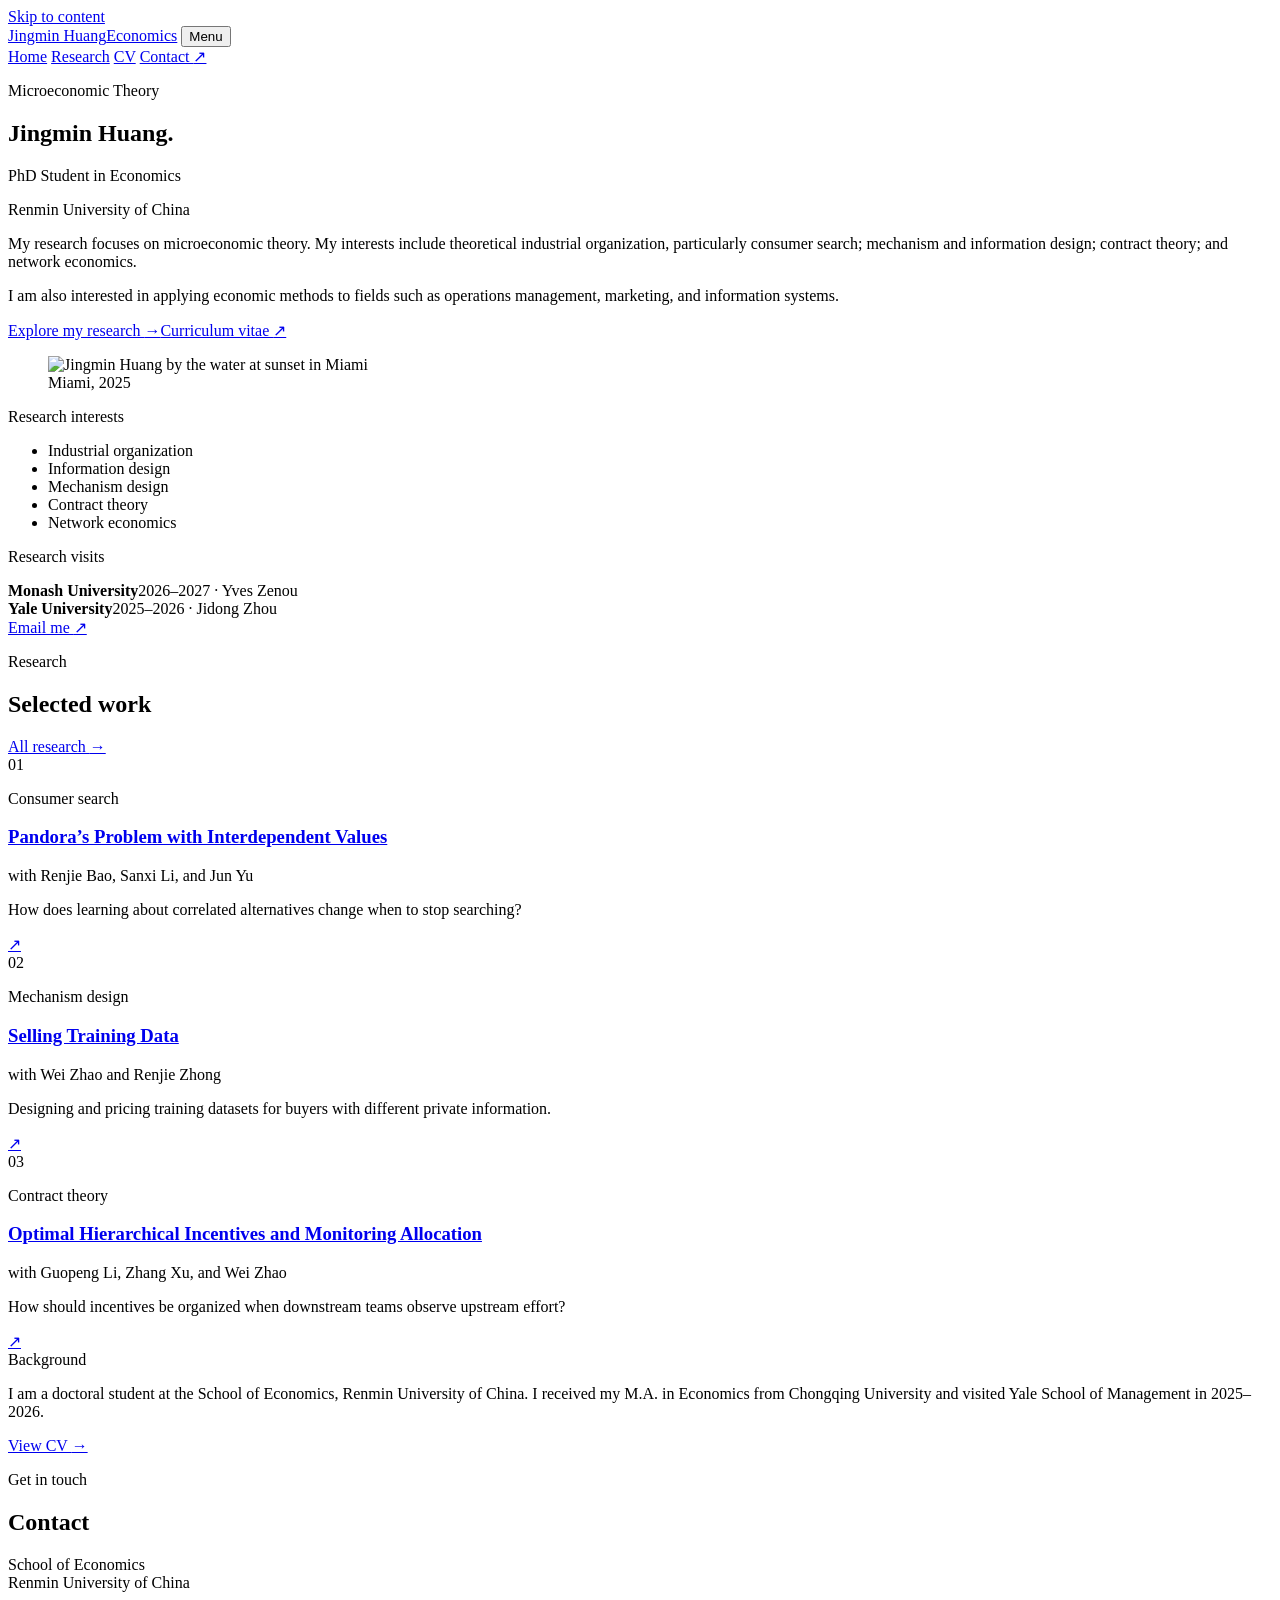
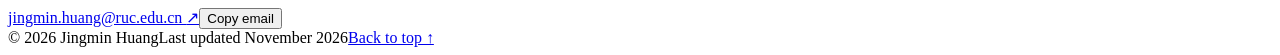
==== index.html @ 463a1f63 "Add files via upload" ====
<!doctype html>
<html lang="en">
<head>
  <meta charset="utf-8">
  <meta name="viewport" content="width=device-width, initial-scale=1">
  <meta name="theme-color" content="#faf9f6">
  <meta name="description" content="Jingmin Huang is a PhD student in economics at Renmin University of China. Research in microeconomic theory and applications of economic methods to management.">
  <meta property="og:type" content="website">
  <meta property="og:title" content="Jingmin Huang | Economics">
  <meta property="og:description" content="Jingmin Huang is a PhD student in economics at Renmin University of China. Research in microeconomic theory and applications of economic methods to management.">
  <meta property="og:locale" content="en_US">
  <title>Jingmin Huang | Economics</title>
  <link rel="icon" href="assets/favicon.svg" type="image/svg+xml">
  <link rel="stylesheet" href="assets/style.css">
  <script src="assets/site.js" defer></script>
  <script type="application/ld+json">{"@context": "https://schema.org", "@type": "Person", "name": "Jingmin Huang", "jobTitle": "PhD Student in Economics", "email": "jingmin.huang@ruc.edu.cn", "affiliation": {"@type": "CollegeOrUniversity", "name": "Renmin University of China"}, "knowsAbout": ["Microeconomic Theory", "Industrial Organization", "Information Design", "Network Economics"]}</script>
</head>
<body>
  <a class="skip-link" href="#main">Skip to content</a>
  <header class="site-header">
    <div class="header-inner">
      <a class="brand" href="index.html" aria-label="Jingmin Huang, home">Jingmin Huang<span class="brand-field">Economics</span></a>
      <button class="menu-button" aria-expanded="false" aria-controls="primary-navigation"><span>Menu</span><span class="menu-icon" aria-hidden="true"></span></button>
      <nav id="primary-navigation" class="navigation" aria-label="Main navigation">
        <a href="index.html" aria-current="page">Home</a>
        <a href="research.html">Research</a>
        <a href="cv.html">CV</a>
        <a href="#contact">Contact <span aria-hidden="true">↗</span></a>
      </nav>
    </div>
  </header>
  <main id="main">
  <section class="hero hero-with-photo container" aria-labelledby="hero-title">
    <div class="hero-main">
      <div class="hero-heading">
      <p class="eyebrow"><span class="small-line" aria-hidden="true"></span> Microeconomic Theory</p>
      <h1 id="hero-title">Jingmin Huang<span class="name-period">.</span></h1>
      <p class="hero-role">PhD Student in Economics</p>
      <p class="hero-affiliation">Renmin University of China</p>
      </div>
      <div class="hero-bio"><p>My research focuses on microeconomic theory. My interests include theoretical industrial organization, particularly consumer search; mechanism and information design; contract theory; and network economics.</p><p>I am also interested in applying economic methods to fields such as operations management, marketing, and information systems.</p></div>
      <div class="hero-actions"><a class="button button-primary" href="research.html">Explore my research <span aria-hidden="true">→</span></a><a class="text-link" href="cv.html">Curriculum vitae <span aria-hidden="true">↗</span></a></div>
    </div>
    <figure class="hero-portrait">
      <img src="assets/jingmin-huang-miami-2025.jpg" alt="Jingmin Huang by the water at sunset in Miami" width="1152" height="1536" decoding="async" fetchpriority="high">
      <figcaption>Miami, 2025</figcaption>
    </figure>
    <aside class="hero-aside" aria-label="Research interests and affiliations">
      <div class="aside-section"><p class="eyebrow">Research interests</p><ul class="interest-list"><li>Industrial organization</li><li>Information design</li><li>Mechanism design</li><li>Contract theory</li><li>Network economics</li></ul></div>
      <div class="aside-section"><p class="eyebrow">Research visits</p><div class="visit"><strong>Monash University</strong><span>2026–2027 · Yves Zenou</span></div><div class="visit"><strong>Yale University</strong><span>2025–2026 · Jidong Zhou</span></div></div>
      <a class="aside-link" href="mailto:jingmin.huang@ruc.edu.cn">Email me <span aria-hidden="true">↗</span></a>
    </aside>
  </section>
  <section class="selected-section container" aria-labelledby="selected-heading">
    <div class="section-heading"><div><p class="eyebrow">Research</p><h2 id="selected-heading">Selected work</h2></div><a class="text-link" href="research.html">All research <span aria-hidden="true">→</span></a></div>
    <div class="featured-list"><article class="featured-paper">
      <span class="paper-number" aria-hidden="true">01</span>
      <div><p class="paper-field">Consumer search</p><h3><a href="research.html#correlated-search">Pandora’s Problem with Interdependent Values</a></h3><p class="coauthors">with Renjie Bao, Sanxi Li, and Jun Yu</p><p class="paper-summary">How does learning about correlated alternatives change when to stop searching?</p></div>
      <a class="paper-arrow" href="research.html#correlated-search" aria-label="Read about Pandora’s Problem with Interdependent Values">↗</a>
    </article><article class="featured-paper">
      <span class="paper-number" aria-hidden="true">02</span>
      <div><p class="paper-field">Mechanism design</p><h3><a href="research.html#training-data">Selling Training Data</a></h3><p class="coauthors">with Wei Zhao and Renjie Zhong</p><p class="paper-summary">Designing and pricing training datasets for buyers with different private information.</p></div>
      <a class="paper-arrow" href="research.html#training-data" aria-label="Read about Selling Training Data">↗</a>
    </article><article class="featured-paper">
      <span class="paper-number" aria-hidden="true">03</span>
      <div><p class="paper-field">Contract theory</p><h3><a href="research.html#monitoring-allocation">Optimal Hierarchical Incentives and Monitoring Allocation</a></h3><p class="coauthors">with Guopeng Li, Zhang Xu, and Wei Zhao</p><p class="paper-summary">How should incentives be organized when downstream teams observe upstream effort?</p></div>
      <a class="paper-arrow" href="research.html#monitoring-allocation" aria-label="Read about Optimal Hierarchical Incentives and Monitoring Allocation">↗</a>
    </article></div>
  </section>
  <section class="about-strip container" aria-label="Academic background"><span class="eyebrow">Background</span><p>I am a doctoral student at the School of Economics, Renmin University of China. I received my M.A. in Economics from Chongqing University and visited Yale School of Management in 2025–2026.</p><a class="text-link" href="cv.html">View CV <span aria-hidden="true">→</span></a></section>
</main>
  <section id="contact" class="contact-section" aria-labelledby="contact-heading">
    <div class="container contact-inner">
      <div><p class="eyebrow">Get in touch</p><h2 id="contact-heading">Contact</h2><p>School of Economics<br>Renmin University of China</p></div>
      <div class="contact-email"><a href="mailto:jingmin.huang@ruc.edu.cn">jingmin.huang@ruc.edu.cn <span aria-hidden="true">↗</span></a><button class="copy-email" data-email="jingmin.huang@ruc.edu.cn" type="button">Copy email</button><span class="copy-status" role="status" aria-live="polite"></span></div>
    </div>
  </section>
  <footer class="site-footer container"><span>© 2026 Jingmin Huang</span><span>Last updated November 2026</span><a href="#main">Back to top ↑</a></footer>
</body>
</html>
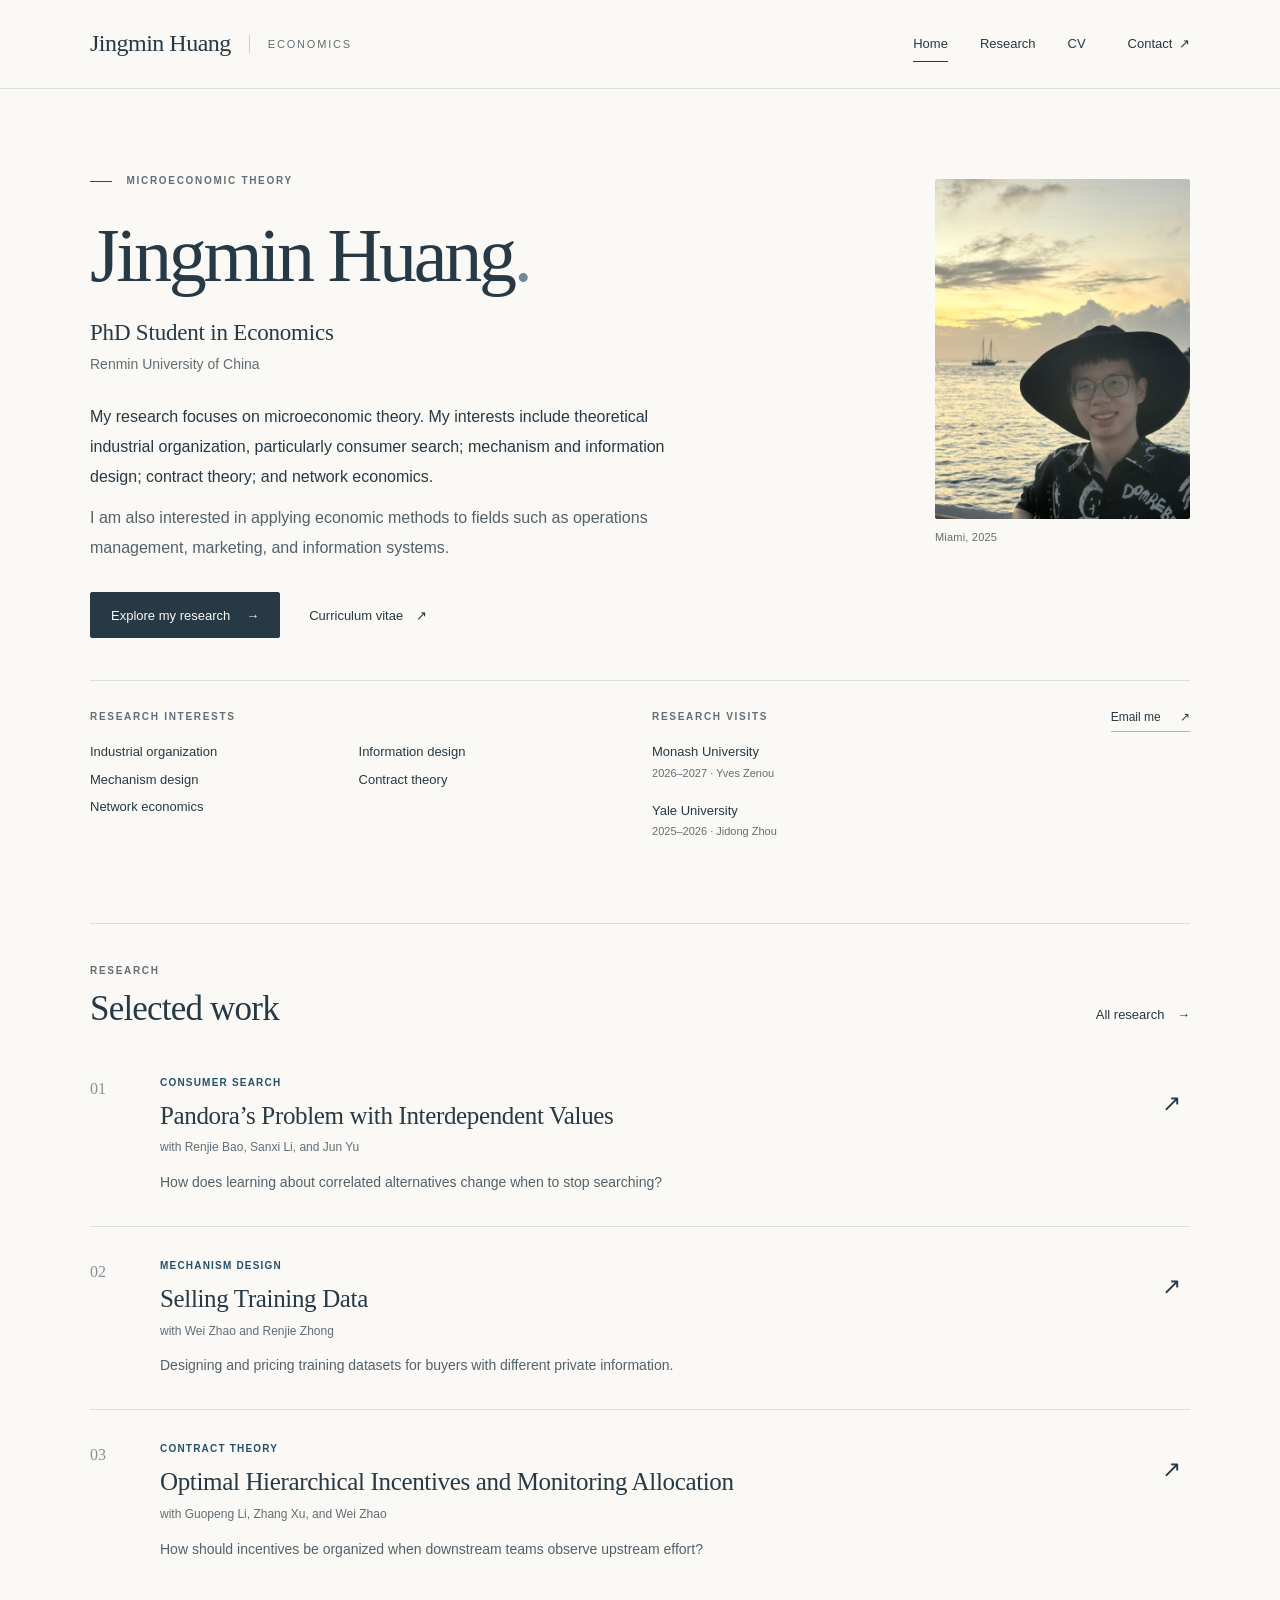
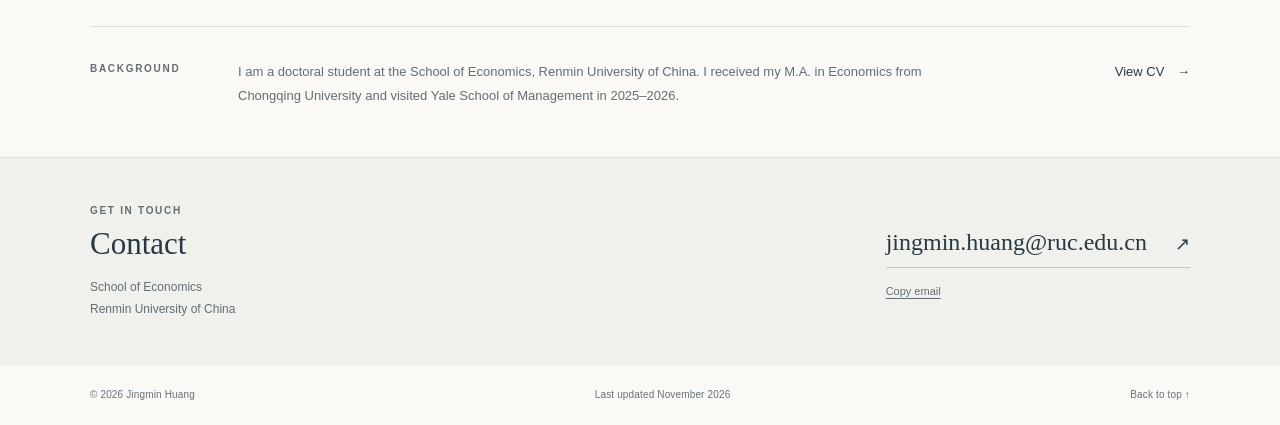
==== commit 509503d5: "Add files via upload" ====
--- a/index.html
+++ b/index.html
@@ -10,9 +10,9 @@
   <meta property="og:description" content="Jingmin Huang is a PhD student in economics at Renmin University of China. Research in microeconomic theory and applications of economic methods to management.">
   <meta property="og:locale" content="en_US">
   <title>Jingmin Huang | Economics</title>
-  <link rel="icon" href="assets/favicon.svg" type="image/svg+xml">
-  <link rel="stylesheet" href="assets/style.css">
-  <script src="assets/site.js" defer></script>
+  <link rel="icon" href="favicon.svg" type="image/svg+xml">
+  <link rel="stylesheet" href="style.css">
+  <script src="site.js" defer></script>
   <script type="application/ld+json">{"@context": "https://schema.org", "@type": "Person", "name": "Jingmin Huang", "jobTitle": "PhD Student in Economics", "email": "jingmin.huang@ruc.edu.cn", "affiliation": {"@type": "CollegeOrUniversity", "name": "Renmin University of China"}, "knowsAbout": ["Microeconomic Theory", "Industrial Organization", "Information Design", "Network Economics"]}</script>
 </head>
 <body>
@@ -42,7 +42,7 @@
       <div class="hero-actions"><a class="button button-primary" href="research.html">Explore my research <span aria-hidden="true">→</span></a><a class="text-link" href="cv.html">Curriculum vitae <span aria-hidden="true">↗</span></a></div>
     </div>
     <figure class="hero-portrait">
-      <img src="assets/jingmin-huang-miami-2025.jpg" alt="Jingmin Huang by the water at sunset in Miami" width="1152" height="1536" decoding="async" fetchpriority="high">
+      <img src="jingmin-huang-miami-2025.jpg" alt="Jingmin Huang by the water at sunset in Miami" width="1152" height="1536" decoding="async" fetchpriority="high">
       <figcaption>Miami, 2025</figcaption>
     </figure>
     <aside class="hero-aside" aria-label="Research interests and affiliations">
--- a/style.css
+++ b/style.css
@@ -0,0 +1,164 @@
+:root{--paper:#faf9f6;--white:#fff;--ink:#263945;--blue:#254f69;--muted:#626e74;--line:#dedfd9;--soft:#eeefe9;--serif:Georgia,'Times New Roman',serif;--sans:-apple-system,BlinkMacSystemFont,'Segoe UI',Arial,sans-serif}
+*{box-sizing:border-box}
+html{scroll-behavior:smooth;scroll-padding-top:108px}
+body{margin:0;background:var(--paper);color:var(--ink);font-family:var(--sans);font-size:16px;line-height:1.65;-webkit-font-smoothing:antialiased}
+a{color:inherit;text-decoration:none;text-underline-offset:5px}
+a:hover{color:var(--blue)}
+button{font:inherit;cursor:pointer}
+button,a{-webkit-tap-highlight-color:transparent}
+:focus-visible{outline:2px solid var(--blue);outline-offset:5px}
+h1,h2,h3,p{margin:0}
+h1,h2,h3{font-family:var(--serif);font-weight:400}
+button{color:var(--ink)}
+::selection{background:#d8e3e9}
+.container{width:min(1100px,calc(100% - 104px));margin-inline:auto}
+.skip-link{position:fixed;left:20px;top:-70px;background:var(--ink);color:white;padding:12px 20px;z-index:20}
+.skip-link:focus{top:12px}
+.site-header{border-bottom:1px solid var(--line);background:rgba(250,249,246,.97);position:sticky;top:0;z-index:10}
+.header-inner{width:min(1100px,calc(100% - 104px));margin:auto;min-height:88px;display:flex;align-items:center;justify-content:space-between;gap:32px}
+.brand{font-family:var(--serif);font-size:24px;letter-spacing:-.5px;display:flex;align-items:center;gap:18px;white-space:nowrap}
+.brand-field{border-left:1px solid #cbd0cc;padding-left:18px;color:var(--muted);font-family:var(--sans);font-size:11px;letter-spacing:1.8px;text-transform:uppercase}
+.navigation{display:flex;align-items:center;gap:32px;font-size:13px}
+.navigation a{padding:7px 0;border-bottom:1px solid transparent}
+.navigation a[aria-current=page]{border-color:var(--ink)}
+.navigation a:hover{border-color:var(--blue)}
+.navigation a:last-child{margin-left:10px}
+.navigation a span{margin-left:3px}
+.menu-button{display:none}
+.eyebrow{font-size:10px;letter-spacing:1.7px;font-weight:600;text-transform:uppercase;color:var(--muted);line-height:1.7}
+.small-line{display:inline-block;width:22px;height:1px;background:var(--blue);margin-right:10px;vertical-align:middle}
+.hero{display:grid;grid-template-columns:minmax(0,1fr) 255px;gap:84px;padding-top:83px;padding-bottom:81px}
+.hero h1{font-size:76px;letter-spacing:-3.3px;line-height:1.15;margin-top:23px;margin-bottom:15px}
+.name-period{color:#708998}
+.hero-role{font-family:var(--serif);font-size:23px;letter-spacing:-.2px}
+.hero-affiliation{font-size:14px;color:var(--muted);margin-top:1px}
+.hero-bio{margin-top:26px;max-width:620px;font-size:16px;line-height:1.85}
+.hero-bio p+p{margin-top:12px;color:#53616a}
+.hero-actions{display:flex;align-items:center;gap:29px;margin-top:30px}
+.hero-with-photo{row-gap:42px}
+.hero-portrait{margin:7px 0 0;align-self:start}
+.hero-portrait img{display:block;width:100%;height:auto;border-radius:2px}
+.hero-portrait figcaption{font-size:11px;color:var(--muted);margin-top:9px;letter-spacing:.2px}
+.hero-with-photo .hero-aside{grid-column:1/-1;border-left:0;border-top:1px solid var(--line);padding:27px 0 0;margin:0;display:grid;grid-template-columns:minmax(0,1.25fr) minmax(0,1fr) auto;gap:45px}
+.hero-with-photo .aside-section+.aside-section{border:0;padding:0;margin:0}
+.hero-with-photo .interest-list{display:grid;grid-template-columns:1fr 1fr;column-gap:20px}
+.hero-with-photo .interest-list li+li{margin-top:0}
+.hero-with-photo .aside-link{align-self:start;margin-top:0}
+.button{display:inline-flex;align-items:center;justify-content:center;gap:16px;padding:12px 20px;min-height:46px;font-size:13px;line-height:1.5;border:1px solid var(--ink);border-radius:2px;transition:background .18s,color .18s}
+.button-primary{background:var(--ink);color:var(--paper)}
+.button-primary:hover{background:var(--blue);color:white;border-color:var(--blue)}
+.button svg{width:19px;height:19px}
+.text-link{font-size:13px;white-space:nowrap}
+.text-link span{margin-left:9px;display:inline-block;transition:transform .16s}
+.text-link:hover{text-decoration:underline}
+.text-link:hover span{transform:translateX(3px)}
+.hero-aside{border-left:1px solid var(--line);padding-left:28px;margin-top:7px;align-self:stretch}
+.aside-section+.aside-section{border-top:1px solid var(--line);padding-top:23px;margin-top:25px}
+.interest-list{list-style:none;padding:0;margin:13px 0 0;font-size:13px;line-height:2.1}
+.interest-list li+li{margin-top:2px}
+.visit{margin-top:15px;font-size:12px;line-height:1.8}
+.visit strong{display:block;font-weight:500;font-size:13px}
+.visit span{display:block;color:var(--muted);font-size:11px}
+.aside-link{font-size:12px;display:inline-block;margin-top:23px;border-bottom:1px solid #acb7bc;padding-bottom:3px}
+.aside-link span{margin-left:16px}
+.selected-section{border-top:1px solid var(--line);padding-top:38px;padding-bottom:13px}
+.section-heading{display:flex;align-items:flex-end;justify-content:space-between;gap:24px;margin-bottom:12px}
+.section-heading h2{font-size:35px;letter-spacing:-.8px;line-height:1.35;margin-top:6px}
+.section-heading .text-link{padding-bottom:7px}
+.featured-paper{display:grid;grid-template-columns:45px minmax(0,1fr) 28px;gap:25px;padding:31px 0;border-bottom:1px solid var(--line)}
+.featured-paper:last-child{border-bottom:0}
+.paper-number,.research-number{font-family:var(--serif);font-size:16px;color:#859194;padding-top:1px}
+.paper-field{font-size:10px;color:var(--blue);letter-spacing:1.2px;text-transform:uppercase;font-weight:600;margin-bottom:7px}
+.featured-paper h3{font-size:25px;line-height:1.35;letter-spacing:-.35px;max-width:780px}
+.featured-paper h3 a:hover{text-decoration:underline;text-decoration-thickness:1px}
+.coauthors{font-size:12px;color:var(--muted);margin-top:6px}
+.paper-summary{font-size:14px;color:#53616a;margin-top:12px;line-height:1.8}
+.paper-arrow{font-size:23px;align-self:start;padding:10px 0;transition:transform .16s}
+.paper-arrow:hover{transform:translate(2px,-2px)}
+.about-strip{display:grid;grid-template-columns:115px 1fr auto;gap:33px;border-top:1px solid var(--line);padding:33px 0 48px;margin-top:20px;align-items:start}
+.about-strip p{font-size:13px;color:var(--muted);line-height:1.9;max-width:730px}
+.about-strip .text-link{padding-top:1px}
+.contact-section{background:#f0f1ec;border-top:1px solid var(--line)}
+.contact-inner{display:flex;justify-content:space-between;align-items:center;gap:40px;padding-block:44px}
+.contact-inner h2{font-size:31px;margin-top:5px;line-height:1.3}
+.contact-inner p:not(.eyebrow){color:var(--muted);font-size:12px;margin-top:13px;line-height:1.8}
+.contact-email{display:flex;flex-direction:column;align-items:flex-start;position:relative}
+.contact-email>a{font-family:var(--serif);font-size:24px;border-bottom:1px solid #bdc6c7;padding-bottom:4px}
+.contact-email>a span{margin-left:22px;font-family:var(--sans);font-size:18px}
+.copy-email{border:0;background:transparent;padding:6px 0 0;margin-top:8px;font-size:11px;color:var(--muted);text-decoration:underline;text-underline-offset:3px}
+.copy-status{font-size:11px;position:absolute;bottom:-21px;color:var(--blue)}
+.site-footer{display:flex;align-items:center;justify-content:space-between;gap:20px;padding-block:22px;font-size:10px;color:#667278;letter-spacing:.15px}
+.site-footer a:hover{text-decoration:underline}
+.page-intro{padding-top:67px;padding-bottom:44px}
+.page-intro h1{font-size:57px;line-height:1.2;letter-spacing:-1.8px;margin-top:12px}
+.intro-description{font-size:16px;color:var(--muted);line-height:1.8;margin-top:17px;max-width:650px}
+.research-toolbar{display:flex;align-items:center;justify-content:space-between;gap:18px;border-top:1px solid var(--line);border-bottom:1px solid var(--line);padding:18px 0}
+.filters{display:none;flex-wrap:wrap;gap:8px}
+.js .filters{display:flex}
+.filter{font-size:11px;background:transparent;border:1px solid transparent;padding:7px 11px;border-radius:2px;line-height:1.5}
+.filter:hover{background:#eeefe9}
+.filter.is-active{background:var(--ink);border-color:var(--ink);color:white}
+.results-count{font-size:11px;color:var(--muted);white-space:nowrap}
+.research-paper{display:grid;grid-template-columns:45px minmax(0,1fr);gap:25px;padding:35px 0 32px;border-bottom:1px solid var(--line);scroll-margin-top:110px}
+.research-paper[hidden]{display:none}
+.research-content{max-width:900px}
+.research-content h3{font-size:28px;line-height:1.35;letter-spacing:-.4px;max-width:830px}
+.paper-subtitle{font-family:var(--serif);font-size:20px;line-height:1.5;color:#53616a;margin-top:2px}
+.research-content .coauthors{font-size:13px;margin-top:8px}
+.research-content .paper-summary{margin-top:15px;font-size:14px}
+details{margin-top:16px}
+summary{display:inline-flex;align-items:center;gap:20px;cursor:pointer;list-style:none;font-size:12px;color:var(--blue);user-select:none;border-bottom:1px solid #bac6cc;padding-bottom:2px}
+summary::-webkit-details-marker{display:none}
+.details-icon{font-size:17px;line-height:1;transition:transform .15s;display:inline-block}
+details[open] .details-icon{transform:rotate(45deg)}
+.abstract{font-size:14px;color:#53616a;line-height:1.9;margin-top:15px;border-left:2px solid #b9c9d2;padding-left:19px;max-width:800px}
+.research-note{font-size:12px;color:var(--muted);margin:28px 0 48px}
+.research-note a{text-decoration:underline}
+.cv-intro{display:flex;justify-content:space-between;align-items:center;gap:32px}
+.cv-download{display:flex;flex-direction:column;align-items:center;gap:8px;padding-top:23px}
+.cv-download>span{font-size:11px;color:var(--muted)}
+.small-link{font-size:11px;text-decoration:underline;color:var(--blue)}
+.cv-layout{display:grid;grid-template-columns:155px minmax(0,1fr);gap:54px;border-top:1px solid var(--line);padding-top:39px;padding-bottom:54px}
+.cv-toc{display:flex;flex-direction:column;gap:13px;font-size:12px;color:var(--muted);position:sticky;top:119px;align-self:start}
+.cv-toc a:hover{text-decoration:underline;color:var(--blue)}
+.cv-section{margin-bottom:42px;scroll-margin-top:118px}
+.cv-section h2{font-size:29px;line-height:1.3;margin-bottom:22px;letter-spacing:-.4px}
+.timeline-row{display:grid;grid-template-columns:104px minmax(0,1fr);gap:22px;margin-bottom:22px}
+.timeline-date{font-size:11px;color:var(--muted);padding-top:4px;font-variant-numeric:tabular-nums}
+.timeline-row h3{font-family:var(--sans);font-size:14px;font-weight:500;line-height:1.65}
+.timeline-row p{font-size:13px;color:var(--muted);margin-top:2px;line-height:1.8}
+.timeline-note{font-size:11px;color:var(--muted);display:block;margin-top:3px}
+.fields-text{font-size:14px;color:var(--muted);line-height:1.9;max-width:650px}
+.cv-version-note{border-top:1px solid var(--line);padding-top:20px;font-size:11px;line-height:1.8;color:var(--muted)}
+@media(min-width:1450px){.container,.header-inner{width:min(1150px,calc(100% - 140px))}.hero{gap:100px;padding-top:95px;padding-bottom:95px}.hero h1{font-size:82px}}
+@media(max-width:1050px){.container,.header-inner{width:calc(100% - 72px)}.hero{gap:45px;grid-template-columns:minmax(0,1fr) 225px;padding-top:65px;padding-bottom:65px}.hero h1{font-size:63px;letter-spacing:-2.7px}.hero-aside{padding-left:22px}.hero .eyebrow{font-size:9px;letter-spacing:1.1px}.navigation{gap:23px}.brand-field{display:none}.hero-actions{gap:21px}.research-toolbar{align-items:flex-start}.results-count{padding-top:8px}.cv-layout{gap:32px;grid-template-columns:125px minmax(0,1fr)}}
+@media(max-width:760px){html{scroll-padding-top:90px}.container,.header-inner{width:calc(100% - 40px)}.header-inner{min-height:73px;flex-wrap:wrap;gap:0}.brand{font-size:23px}.navigation{gap:23px;width:100%;padding:0 0 14px;justify-content:flex-start}.navigation a:last-child{margin-left:auto}.menu-button{display:none;background:none;border:0;font-size:12px;align-items:center;gap:12px;padding:10px 0 10px 10px}.js .menu-button{display:flex}.js .navigation{display:none}.js .navigation.is-open{display:flex}.menu-icon{display:block;width:17px;height:11px;border-top:1px solid var(--ink);border-bottom:1px solid var(--ink)}.hero{display:block;padding-top:44px;padding-bottom:43px}.hero h1{font-size:58px;letter-spacing:-2.5px;margin-top:20px;margin-bottom:15px}.hero-role{font-size:22px}.hero-bio{font-size:15px;max-width:none;margin-top:23px;line-height:1.85}.hero-bio p+p{margin-top:13px}.hero-actions{gap:23px;flex-wrap:wrap;margin-top:27px}.hero-aside{border-left:0;border-top:1px solid var(--line);padding:25px 0 0;margin-top:35px;display:grid;grid-template-columns:1fr 1fr;gap:20px}.aside-section+.aside-section{border:0;padding:0;margin:0}.interest-list{font-size:12px;line-height:2}.visit{margin-top:12px}.visit strong{font-size:12px}.visit span{font-size:10px}.aside-link{display:none}.selected-section{padding-top:30px}.section-heading h2{font-size:31px}.section-heading .text-link{font-size:11px}.featured-paper{grid-template-columns:26px minmax(0,1fr) 19px;gap:13px;padding:26px 0}.featured-paper h3{font-size:22px}.paper-field{font-size:9px}.coauthors{font-size:11px}.paper-summary{font-size:13px;line-height:1.85}.paper-arrow{font-size:20px}.about-strip{display:block;padding-top:25px;padding-bottom:32px;margin-top:10px}.about-strip p{margin-top:12px}.about-strip .text-link{display:inline-block;margin-top:15px}.contact-inner{display:block;padding-block:32px 45px}.contact-inner h2{font-size:29px}.contact-email{margin-top:27px}.contact-email>a{font-size:21px;max-width:100%;overflow-wrap:anywhere}.contact-email>a span{margin-left:12px}.site-footer{font-size:9px;flex-wrap:wrap;gap:8px 18px;padding-block:19px}.site-footer span:nth-child(2){order:3;width:100%}.site-footer a{margin-left:auto}.page-intro{padding-top:43px;padding-bottom:32px}.page-intro h1{font-size:47px;letter-spacing:-1.4px}.intro-description{font-size:14px;margin-top:14px}.research-toolbar{display:block;padding:15px 0}.filters{gap:5px}.filter{padding:6px 8px;font-size:10px}.results-count{display:block;margin-top:10px;padding:0;font-size:10px}.research-paper{grid-template-columns:25px minmax(0,1fr);gap:13px;padding:28px 0;scroll-margin-top:92px}.research-content h3{font-size:24px}.paper-subtitle{font-size:18px}.research-content .coauthors{font-size:12px}.research-content .paper-summary,.abstract{font-size:13px}.abstract{padding-left:14px}.research-note{margin-bottom:35px}.cv-intro{display:block}.cv-download{align-items:flex-start;margin-top:23px;padding:0}.cv-download .small-link{margin-top:1px}.cv-layout{display:block;padding-top:20px;padding-bottom:33px}.cv-toc{position:static;flex-direction:row;flex-wrap:wrap;gap:9px 21px;font-size:11px;padding-bottom:24px;margin-bottom:28px;border-bottom:1px solid var(--line)}.timeline-row{grid-template-columns:81px minmax(0,1fr);gap:13px;margin-bottom:24px}.timeline-date{font-size:10px}.timeline-row h3{font-size:13px}.timeline-row p{font-size:12px}.timeline-note{font-size:10px}.cv-section h2{font-size:27px}.cv-section{scroll-margin-top:93px}}
+@media(max-width:760px){.hero h1{font-size:clamp(40px,12vw,54px);letter-spacing:-1.8px}}
+@media(max-width:380px){.hero-aside{gap:14px}.hero .eyebrow{font-size:8px}.hero-actions{gap:17px}.button{padding:11px 15px}.contact-email>a{font-size:19px}.navigation{font-size:12px;gap:19px}.research-content h3{font-size:22px}}
+@media(prefers-reduced-motion:reduce){html{scroll-behavior:auto}*,*::before,*::after{transition:none!important}}
+@media print{body{background:white;color:black;font-size:11pt}.site-header,.hero-actions,.menu-button,.filters,.contact-section,.site-footer,.cv-toc,.cv-download,.copy-email{display:none!important}.container{width:100%}.hero,.page-intro{padding:0 0 25px}.hero{display:block}.hero-aside{border:0;padding:10px 0;margin:0}.hero h1{font-size:40pt}.cv-layout{display:block;padding:15px 0}.research-paper,.timeline-row{break-inside:avoid}.research-paper[hidden]{display:grid}.paper-summary{color:#333}.research-content h3{font-size:19pt}details:not([open])>.abstract{display:block}.abstract{border:0;padding:0}summary{display:none}.featured-paper{padding:15px 0}.about-strip{display:block}.cv-section{margin-bottom:25px}}
+
+
+.working-papers-label{margin-bottom:13px}
+.research-group{margin-top:37px}
+.research-group[hidden]{display:none}
+.research-group+.research-group{margin-top:46px}
+.research-group-heading{display:flex;align-items:baseline;justify-content:space-between;gap:24px;border-bottom:1px solid var(--line);padding-bottom:13px}
+.research-group-heading h2{font-size:28px;line-height:1.35;letter-spacing:-.4px}
+.research-group-heading>span,.publication-count{font-size:11px;color:var(--muted);white-space:nowrap}
+.research-group .research-paper{padding-top:27px;padding-bottom:27px}
+.research-group .research-paper:last-child{border-bottom:0}
+.research-content h3{font-size:25px}
+.research-publications{border-top:1px solid var(--line);padding-top:33px;padding-bottom:40px;scroll-margin-top:110px}
+.publication-entry{display:grid;grid-template-columns:45px minmax(0,1fr);gap:25px;padding:27px 0;border-bottom:1px solid var(--line)}
+.publication-entry:last-child{border-bottom:0}
+.publication-year{font-size:12px;color:var(--muted);padding-top:5px}
+.publication-entry h3{font-size:24px;line-height:1.4;letter-spacing:-.3px}
+.publication-venue{font-size:13px;line-height:1.8;margin-top:9px;color:var(--muted)}
+.publication-venue span:not([lang]){font-size:11px}
+@media(max-width:760px){.research-group{margin-top:29px}.research-group+.research-group{margin-top:34px}.research-group-heading{gap:12px}.research-group-heading h2{font-size:25px}.research-content h3{font-size:23px}.research-group .research-paper{padding-block:23px}.research-publications{padding-top:27px;padding-bottom:28px}.publication-entry{grid-template-columns:33px minmax(0,1fr);gap:13px;padding-block:23px}.publication-entry h3{font-size:22px}.publication-year{font-size:10px}.publication-venue{font-size:12px}}
+@media(max-width:380px){.research-content h3,.publication-entry h3{font-size:21px}.research-group-heading h2{font-size:23px}}
+@media(min-width:761px) and (max-width:1050px){.hero-with-photo .hero-aside{grid-template-columns:minmax(0,1.25fr) minmax(0,1fr);gap:30px}.hero-with-photo .aside-link{display:none}}
+@media(max-width:760px){.hero-with-photo{display:flex;flex-direction:column;gap:0}.hero-with-photo .hero-main{display:contents}.hero-heading{order:0}.hero-portrait{order:1;width:min(240px,100%);margin:26px auto 3px;align-self:center}.hero-with-photo .hero-bio{order:2}.hero-with-photo .hero-actions{order:3}.hero-with-photo .hero-aside{order:4;grid-template-columns:minmax(0,1fr) minmax(0,1fr);gap:20px;margin-top:35px;padding-top:25px}.hero-with-photo .interest-list{display:block}.hero-with-photo .interest-list li+li{margin-top:2px}}
+@media print{.hero-with-photo{display:block}.hero-portrait{width:150px;margin:20px 0}.hero-with-photo .hero-aside{display:block}.hero-with-photo .interest-list{display:block}}
+@media print{.research-group[hidden]{display:block}.research-group-heading{break-after:avoid}.publication-entry{break-inside:avoid}.research-content h3{font-size:19pt}}
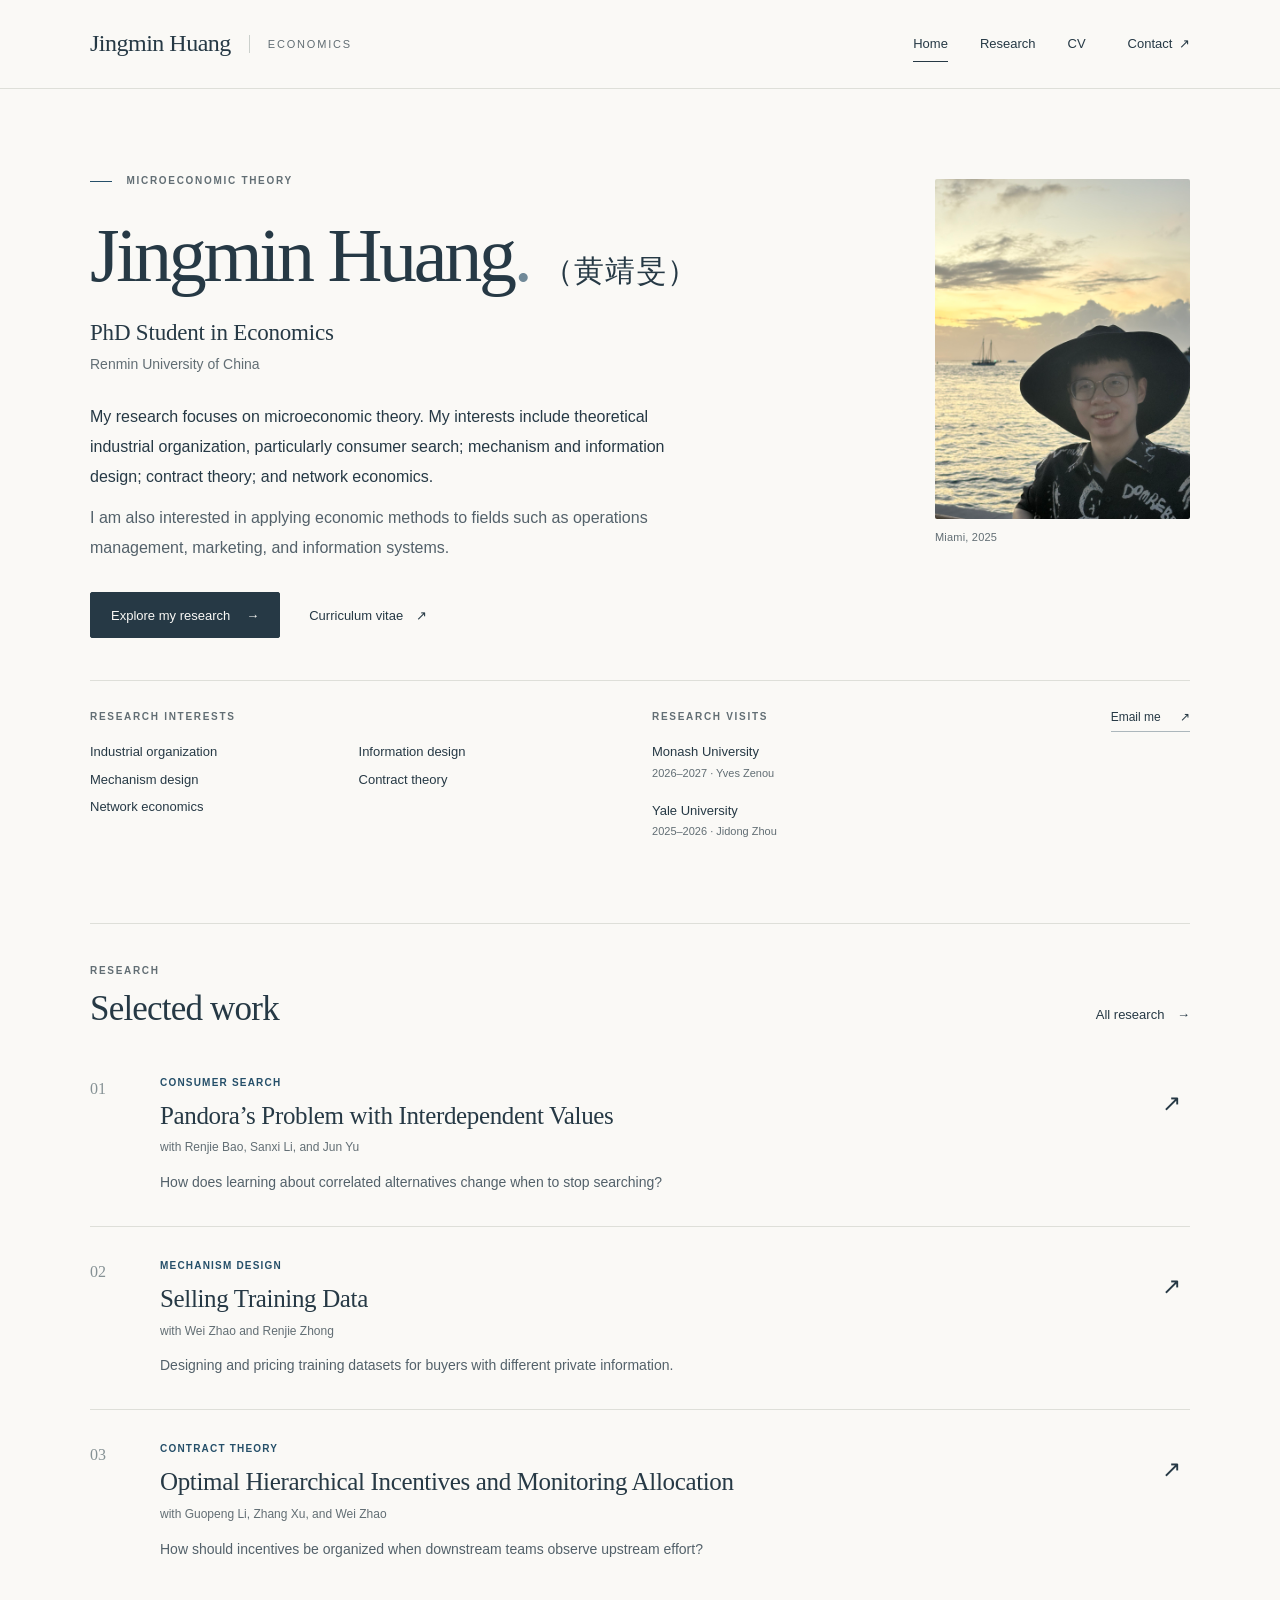
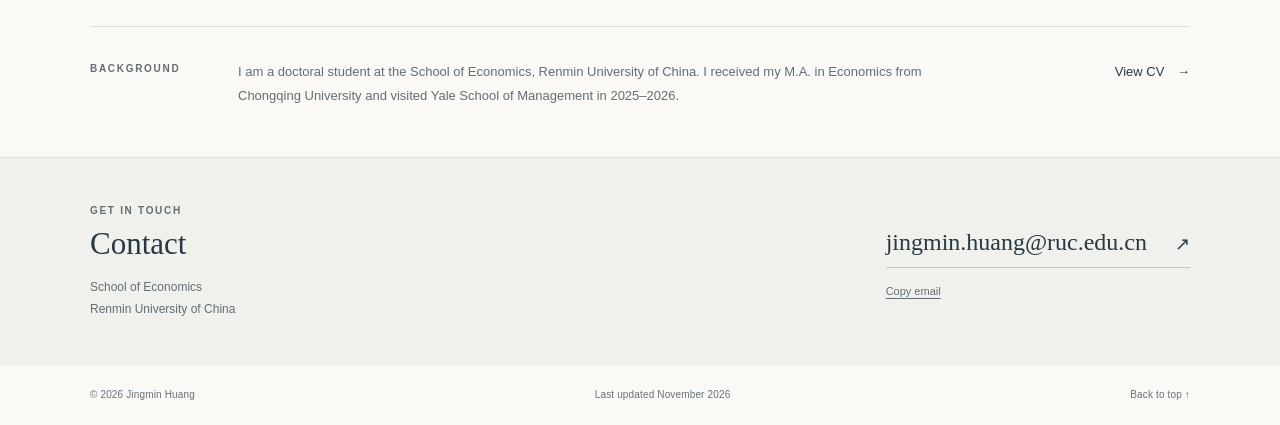
==== commit a394bc32: "Add files via upload" ====
--- a/index.html
+++ b/index.html
@@ -13,7 +13,7 @@
   <link rel="icon" href="favicon.svg" type="image/svg+xml">
   <link rel="stylesheet" href="style.css">
   <script src="site.js" defer></script>
-  <script type="application/ld+json">{"@context": "https://schema.org", "@type": "Person", "name": "Jingmin Huang", "jobTitle": "PhD Student in Economics", "email": "jingmin.huang@ruc.edu.cn", "affiliation": {"@type": "CollegeOrUniversity", "name": "Renmin University of China"}, "knowsAbout": ["Microeconomic Theory", "Industrial Organization", "Information Design", "Network Economics"]}</script>
+  <script type="application/ld+json">{"@context": "https://schema.org", "@type": "Person", "name": "Jingmin Huang", "alternateName": "\u9ec4\u9756\u65fb", "jobTitle": "PhD Student in Economics", "email": "jingmin.huang@ruc.edu.cn", "affiliation": {"@type": "CollegeOrUniversity", "name": "Renmin University of China"}, "knowsAbout": ["Microeconomic Theory", "Industrial Organization", "Information Design", "Network Economics"]}</script>
 </head>
 <body>
   <a class="skip-link" href="#main">Skip to content</a>
@@ -34,7 +34,7 @@
     <div class="hero-main">
       <div class="hero-heading">
       <p class="eyebrow"><span class="small-line" aria-hidden="true"></span> Microeconomic Theory</p>
-      <h1 id="hero-title">Jingmin Huang<span class="name-period">.</span></h1>
+      <h1 id="hero-title"><span class="name-english">Jingmin Huang<span class="name-period">.</span></span><span class="name-chinese" lang="zh-CN">（黄靖旻）</span></h1>
       <p class="hero-role">PhD Student in Economics</p>
       <p class="hero-affiliation">Renmin University of China</p>
       </div>
--- a/style.css
+++ b/style.css
@@ -28,7 +28,9 @@
 .eyebrow{font-size:10px;letter-spacing:1.7px;font-weight:600;text-transform:uppercase;color:var(--muted);line-height:1.7}
 .small-line{display:inline-block;width:22px;height:1px;background:var(--blue);margin-right:10px;vertical-align:middle}
 .hero{display:grid;grid-template-columns:minmax(0,1fr) 255px;gap:84px;padding-top:83px;padding-bottom:81px}
-.hero h1{font-size:76px;letter-spacing:-3.3px;line-height:1.15;margin-top:23px;margin-bottom:15px}
+.hero h1{display:flex;flex-wrap:wrap;align-items:baseline;column-gap:14px;row-gap:5px;font-size:76px;letter-spacing:-3.3px;line-height:1.15;margin-top:23px;margin-bottom:15px}
+.name-english{white-space:nowrap}
+.name-chinese{font-family:'Noto Serif CJK SC','Songti SC','STSong','SimSun',serif;font-size:.4em;font-weight:400;line-height:1.5;letter-spacing:.03em;white-space:nowrap}
 .name-period{color:#708998}
 .hero-role{font-family:var(--serif);font-size:23px;letter-spacing:-.2px}
 .hero-affiliation{font-size:14px;color:var(--muted);margin-top:1px}
@@ -106,6 +108,9 @@
 .paper-subtitle{font-family:var(--serif);font-size:20px;line-height:1.5;color:#53616a;margin-top:2px}
 .research-content .coauthors{font-size:13px;margin-top:8px}
 .research-content .paper-summary{margin-top:15px;font-size:14px}
+.paper-links{margin-top:12px;font-size:12px;color:var(--blue)}
+.paper-links a{display:inline-flex;align-items:center;gap:7px;border-bottom:1px solid #bac6cc;padding-bottom:2px}
+.paper-links a:hover{border-bottom-color:var(--blue)}
 details{margin-top:16px}
 summary{display:inline-flex;align-items:center;gap:20px;cursor:pointer;list-style:none;font-size:12px;color:var(--blue);user-select:none;border-bottom:1px solid #bac6cc;padding-bottom:2px}
 summary::-webkit-details-marker{display:none}
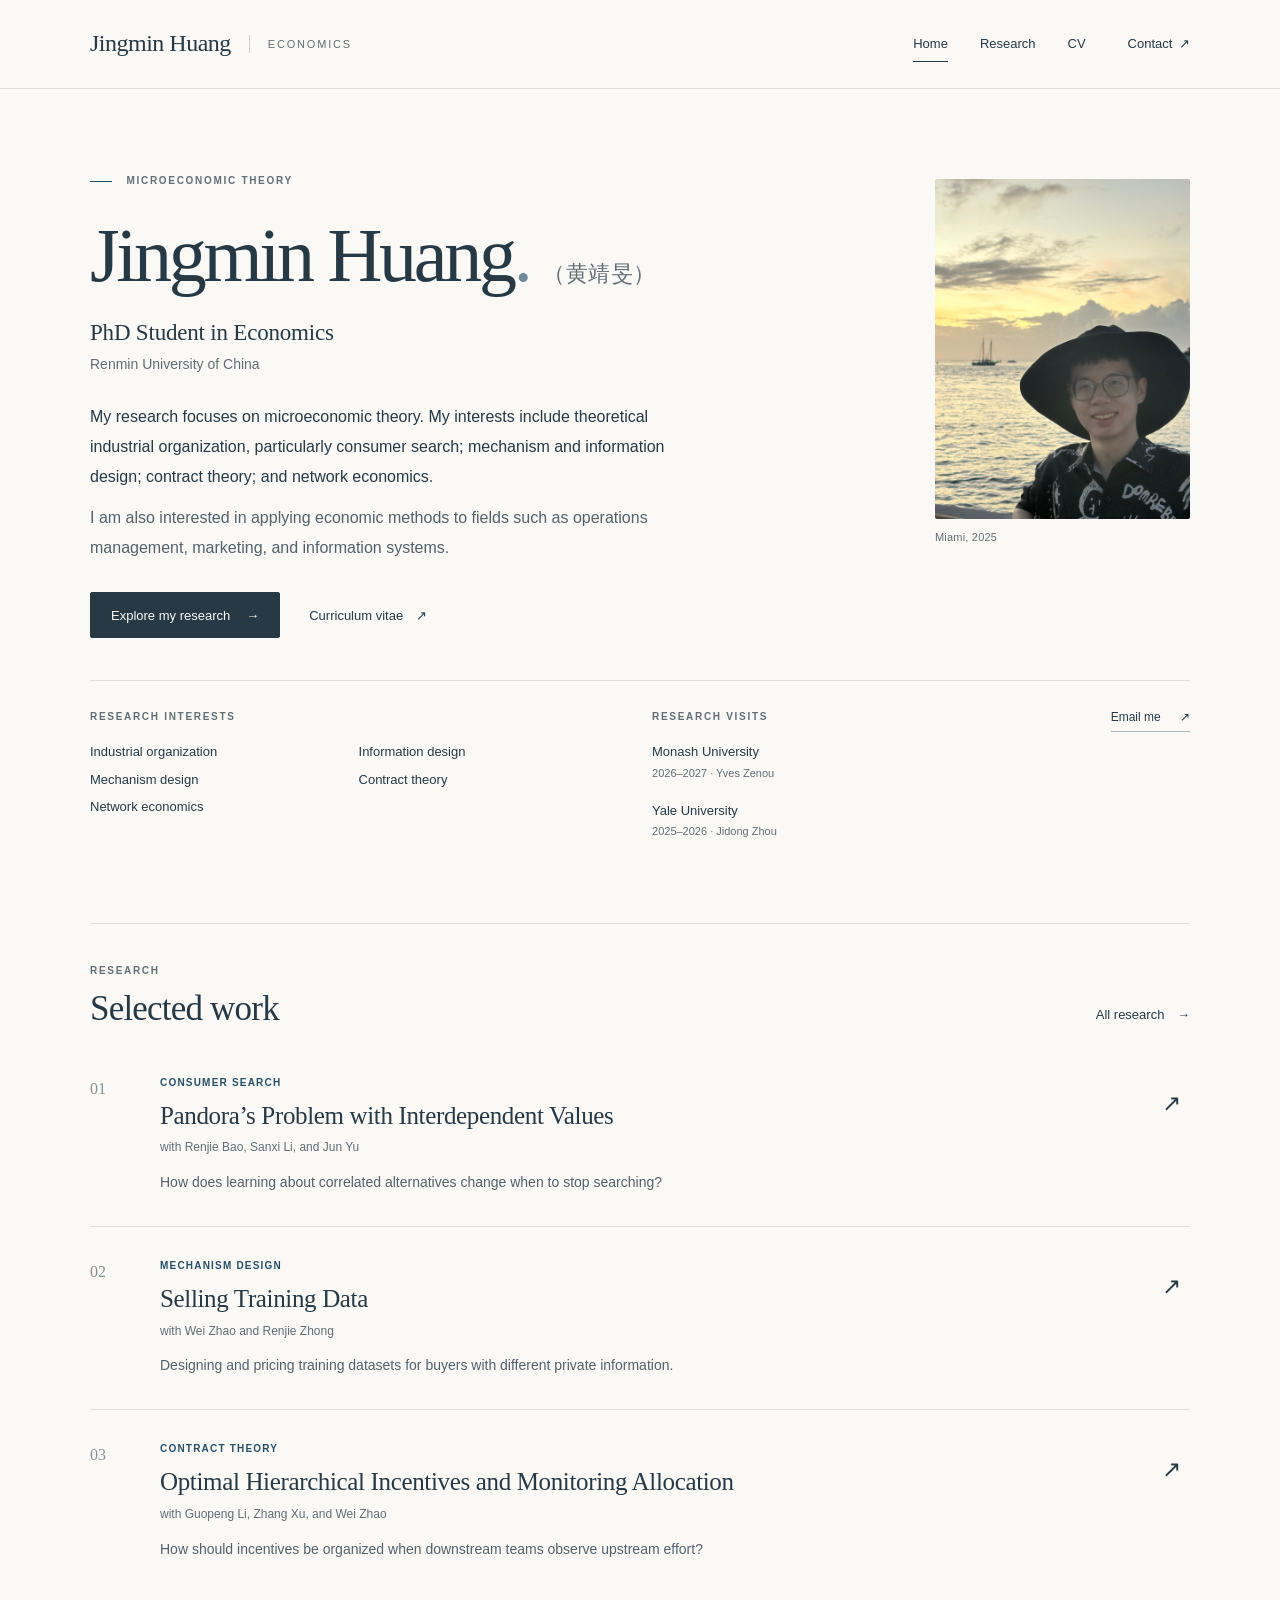
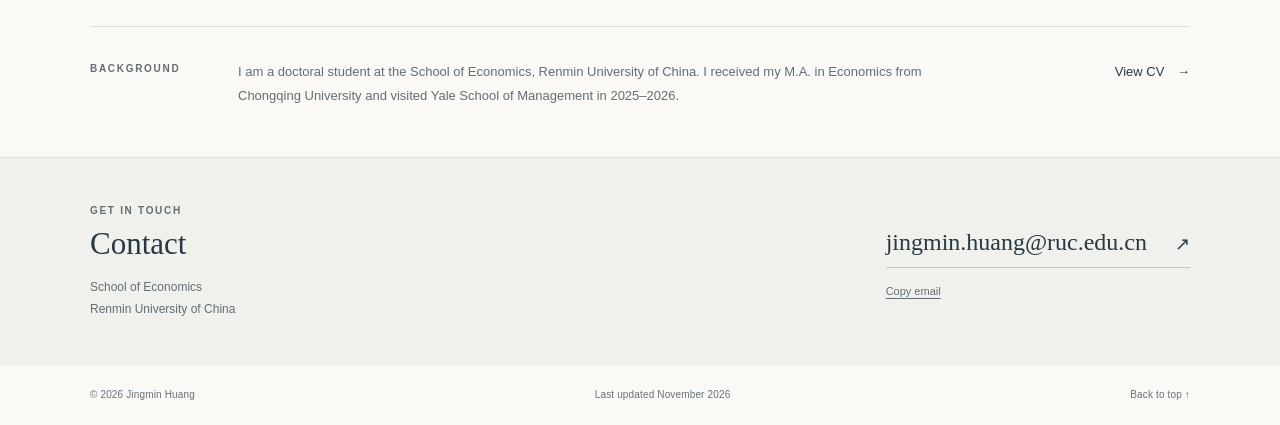
==== commit 604447a6: "Add files via upload" ====
--- a/index.html
+++ b/index.html
@@ -11,7 +11,7 @@
   <meta property="og:locale" content="en_US">
   <title>Jingmin Huang | Economics</title>
   <link rel="icon" href="favicon.svg" type="image/svg+xml">
-  <link rel="stylesheet" href="style.css">
+  <link rel="stylesheet" href="style.css?v=20261103-name-small">
   <script src="site.js" defer></script>
   <script type="application/ld+json">{"@context": "https://schema.org", "@type": "Person", "name": "Jingmin Huang", "alternateName": "\u9ec4\u9756\u65fb", "jobTitle": "PhD Student in Economics", "email": "jingmin.huang@ruc.edu.cn", "affiliation": {"@type": "CollegeOrUniversity", "name": "Renmin University of China"}, "knowsAbout": ["Microeconomic Theory", "Industrial Organization", "Information Design", "Network Economics"]}</script>
 </head>
@@ -34,7 +34,7 @@
     <div class="hero-main">
       <div class="hero-heading">
       <p class="eyebrow"><span class="small-line" aria-hidden="true"></span> Microeconomic Theory</p>
-      <h1 id="hero-title"><span class="name-english">Jingmin Huang<span class="name-period">.</span></span><span class="name-chinese" lang="zh-CN">（黄靖旻）</span></h1>
+      <h1 id="hero-title"><span class="name-english">Jingmin Huang<span class="name-period">.</span></span><span class="name-chinese" lang="zh-CN" style="display:inline-block;font-size:clamp(16px,2vw,22px);font-weight:400;line-height:1.4;letter-spacing:.02em;white-space:nowrap;color:#626e74">（黄靖旻）</span></h1>
       <p class="hero-role">PhD Student in Economics</p>
       <p class="hero-affiliation">Renmin University of China</p>
       </div>
--- a/style.css
+++ b/style.css
@@ -30,7 +30,7 @@
 .hero{display:grid;grid-template-columns:minmax(0,1fr) 255px;gap:84px;padding-top:83px;padding-bottom:81px}
 .hero h1{display:flex;flex-wrap:wrap;align-items:baseline;column-gap:14px;row-gap:5px;font-size:76px;letter-spacing:-3.3px;line-height:1.15;margin-top:23px;margin-bottom:15px}
 .name-english{white-space:nowrap}
-.name-chinese{font-family:'Noto Serif CJK SC','Songti SC','STSong','SimSun',serif;font-size:.4em;font-weight:400;line-height:1.5;letter-spacing:.03em;white-space:nowrap}
+.name-chinese{display:inline-block;font-family:'Noto Serif CJK SC','Songti SC','STSong','SimSun',serif;font-size:clamp(16px,2vw,22px);font-weight:400;line-height:1.4;letter-spacing:.02em;white-space:nowrap;color:var(--muted)}
 .name-period{color:#708998}
 .hero-role{font-family:var(--serif);font-size:23px;letter-spacing:-.2px}
 .hero-affiliation{font-size:14px;color:var(--muted);margin-top:1px}
